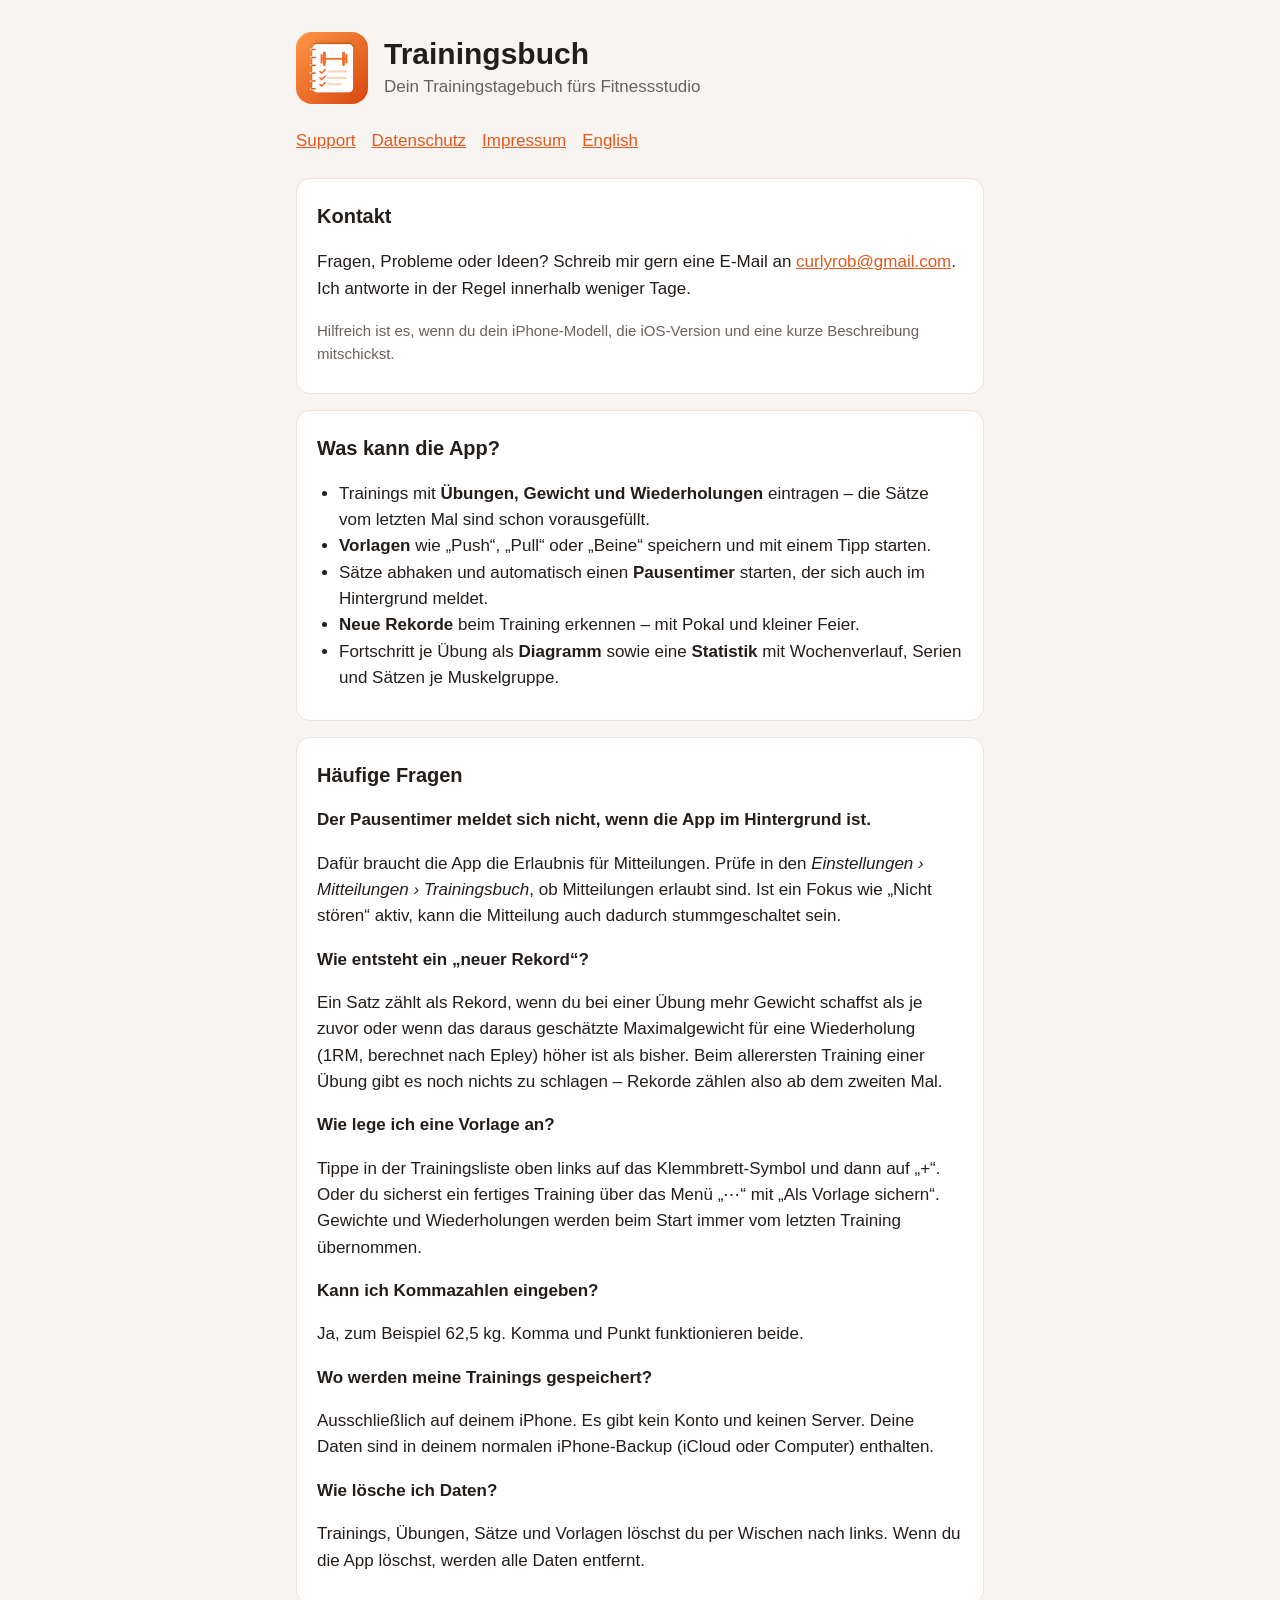
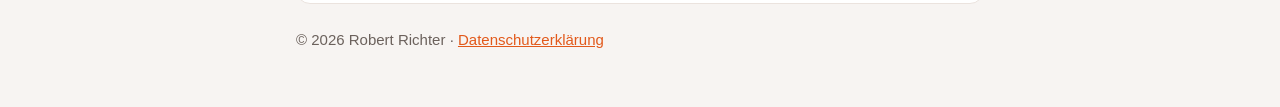
==== index.html @ 0fff26d6 "Support-, Datenschutz- und Impressumsseiten für Trainingsbuch (DE/EN) Co-Authored-By: Claude Opus 5." ====
<!doctype html>
<html lang="de">
<head>
  <meta charset="utf-8">
  <meta name="viewport" content="width=device-width, initial-scale=1">
  <title>Trainingsbuch – Support</title>
  <meta name="description" content="Hilfe und Kontakt zur iPhone-App „Trainingsbuch“ – dein Trainingstagebuch fürs Fitnessstudio.">
  <link rel="icon" href="icon.png">
  <link rel="stylesheet" href="style.css">
</head>
<body>
<main>
  <header>
    <img src="icon.png" alt="">
    <div>
      <h1>Trainingsbuch</h1>
      <p>Dein Trainingstagebuch fürs Fitnessstudio</p>
    </div>
  </header>
  <nav>
    <a href="./">Support</a>
    <a href="datenschutz.html">Datenschutz</a>
    <a href="impressum.html">Impressum</a>
    <a href="en/">English</a>
  </nav>

  <section>
    <h2>Kontakt</h2>
    <p>Fragen, Probleme oder Ideen? Schreib mir gern eine E-Mail an
      <a href="mailto:curlyrob@gmail.com?subject=Trainingsbuch">curlyrob@gmail.com</a>.
      Ich antworte in der Regel innerhalb weniger Tage.</p>
    <p class="muted">Hilfreich ist es, wenn du dein iPhone-Modell, die iOS-Version und eine kurze Beschreibung mitschickst.</p>
  </section>

  <section>
    <h2>Was kann die App?</h2>
    <ul>
      <li>Trainings mit <strong>Übungen, Gewicht und Wiederholungen</strong> eintragen – die Sätze vom letzten Mal sind schon vorausgefüllt.</li>
      <li><strong>Vorlagen</strong> wie „Push“, „Pull“ oder „Beine“ speichern und mit einem Tipp starten.</li>
      <li>Sätze abhaken und automatisch einen <strong>Pausentimer</strong> starten, der sich auch im Hintergrund meldet.</li>
      <li><strong>Neue Rekorde</strong> beim Training erkennen – mit Pokal und kleiner Feier.</li>
      <li>Fortschritt je Übung als <strong>Diagramm</strong> sowie eine <strong>Statistik</strong> mit Wochenverlauf, Serien und Sätzen je Muskelgruppe.</li>
    </ul>
  </section>

  <section>
    <h2>Häufige Fragen</h2>

    <h3>Der Pausentimer meldet sich nicht, wenn die App im Hintergrund ist.</h3>
    <p>Dafür braucht die App die Erlaubnis für Mitteilungen. Prüfe in den
      <em>Einstellungen › Mitteilungen › Trainingsbuch</em>, ob Mitteilungen erlaubt sind. Ist ein Fokus wie „Nicht stören“
      aktiv, kann die Mitteilung auch dadurch stummgeschaltet sein.</p>

    <h3>Wie entsteht ein „neuer Rekord“?</h3>
    <p>Ein Satz zählt als Rekord, wenn du bei einer Übung mehr Gewicht schaffst als je zuvor oder wenn das daraus
      geschätzte Maximalgewicht für eine Wiederholung (1RM, berechnet nach Epley) höher ist als bisher. Beim allerersten
      Training einer Übung gibt es noch nichts zu schlagen – Rekorde zählen also ab dem zweiten Mal.</p>

    <h3>Wie lege ich eine Vorlage an?</h3>
    <p>Tippe in der Trainingsliste oben links auf das Klemmbrett-Symbol und dann auf „+“. Oder du sicherst ein fertiges
      Training über das Menü „⋯“ mit „Als Vorlage sichern“. Gewichte und Wiederholungen werden beim Start immer vom letzten
      Training übernommen.</p>

    <h3>Kann ich Kommazahlen eingeben?</h3>
    <p>Ja, zum Beispiel 62,5 kg. Komma und Punkt funktionieren beide.</p>

    <h3>Wo werden meine Trainings gespeichert?</h3>
    <p>Ausschließlich auf deinem iPhone. Es gibt kein Konto und keinen Server. Deine Daten sind in deinem normalen
      iPhone-Backup (iCloud oder Computer) enthalten.</p>

    <h3>Wie lösche ich Daten?</h3>
    <p>Trainings, Übungen, Sätze und Vorlagen löschst du per Wischen nach links. Wenn du die App löschst, werden alle Daten entfernt.</p>
  </section>

  <footer>
    © 2026 Robert Richter · <a href="datenschutz.html">Datenschutzerklärung</a>
  </footer>
</main>
</body>
</html>
---- style.css ----
:root {
  --bg: #f7f4f2;
  --card: #ffffff;
  --text: #241e1b;
  --muted: #6b615c;
  --accent: #e2591b;
  --line: #ebe3de;
}
@media (prefers-color-scheme: dark) {
  :root {
    --bg: #151110;
    --card: #201a18;
    --text: #eeeae8;
    --muted: #aaa19c;
    --accent: #ff8c47;
    --line: #352d2a;
  }
}
* { box-sizing: border-box; }
body {
  margin: 0;
  background: var(--bg);
  color: var(--text);
  font: 17px/1.55 -apple-system, BlinkMacSystemFont, "Segoe UI", Roboto, sans-serif;
}
main { max-width: 720px; margin: 0 auto; padding: 32px 16px 56px; }
header { display: flex; align-items: center; gap: 16px; margin-bottom: 24px; }
header img { width: 72px; height: 72px; border-radius: 16px; }
header h1 { margin: 0; font-size: 30px; line-height: 1.2; }
header p { margin: 2px 0 0; color: var(--muted); }
nav { display: flex; gap: 16px; margin-bottom: 24px; flex-wrap: wrap; }
a { color: var(--accent); }
section {
  background: var(--card);
  border: 1px solid var(--line);
  border-radius: 14px;
  padding: 4px 20px 12px;
  margin-bottom: 16px;
}
h2 { font-size: 20px; margin: 18px 0 6px; }
h3 { font-size: 17px; margin: 16px 0 4px; }
ul { padding-left: 22px; }
.muted, footer { color: var(--muted); font-size: 15px; }
footer { margin-top: 24px; }
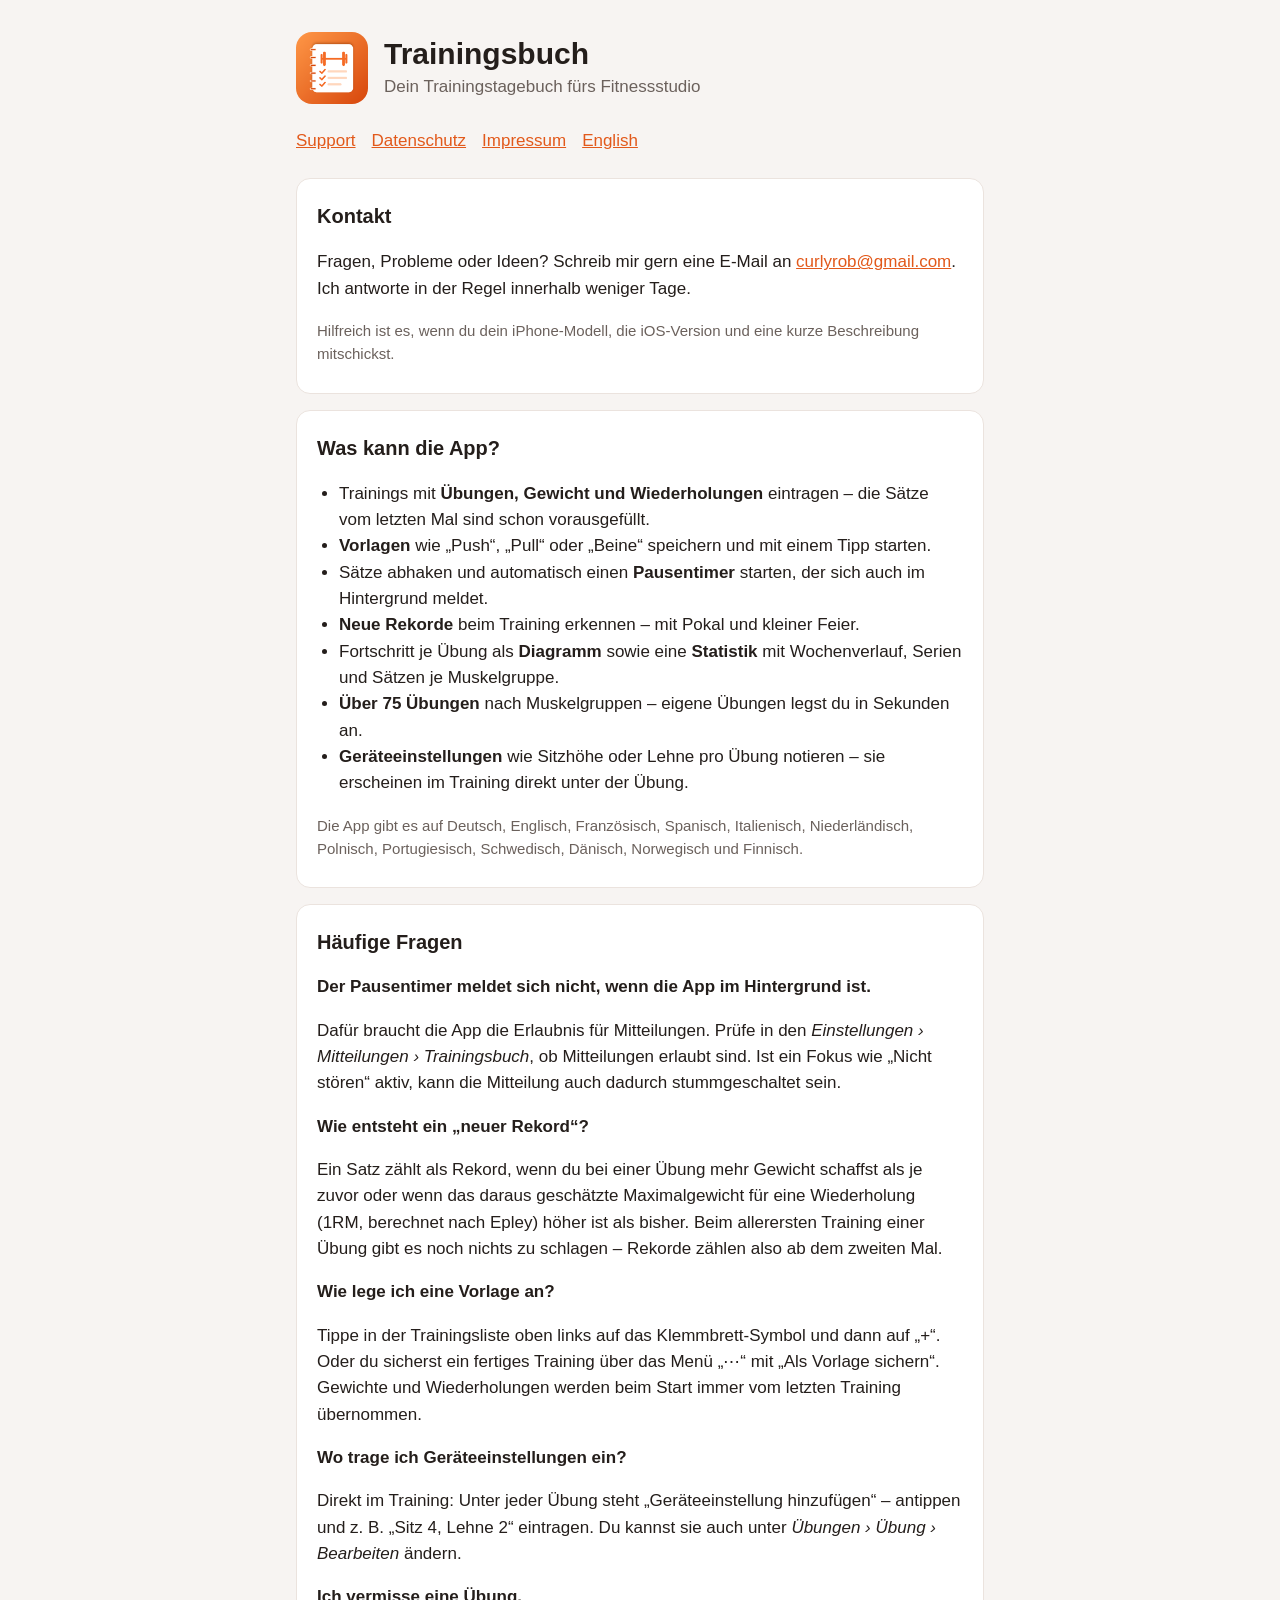
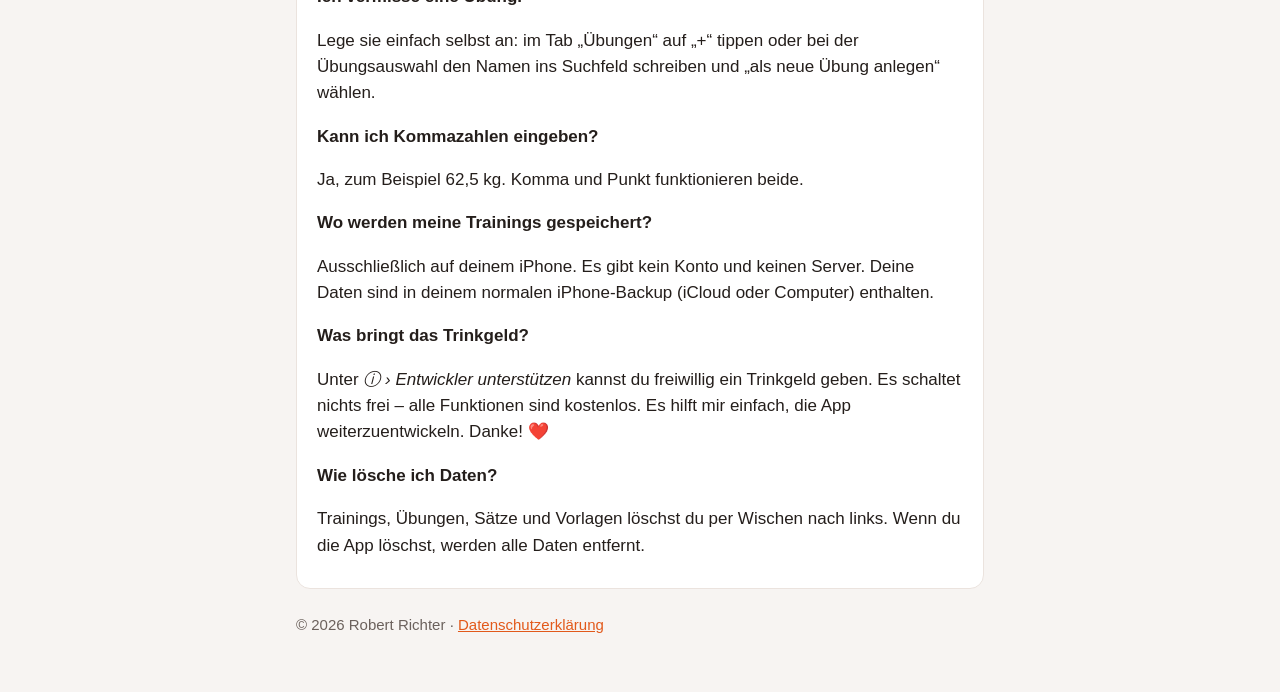
==== commit fab9c633: "Trinkgeld, Geräteeinstellungen, Übungskatalog und Sprachen ergänzt Co-Authored-By: Claude Opus 5.5 <" ====
--- a/index.html
+++ b/index.html
@@ -40,7 +40,11 @@
       <li>Sätze abhaken und automatisch einen <strong>Pausentimer</strong> starten, der sich auch im Hintergrund meldet.</li>
       <li><strong>Neue Rekorde</strong> beim Training erkennen – mit Pokal und kleiner Feier.</li>
       <li>Fortschritt je Übung als <strong>Diagramm</strong> sowie eine <strong>Statistik</strong> mit Wochenverlauf, Serien und Sätzen je Muskelgruppe.</li>
+      <li><strong>Über 75 Übungen</strong> nach Muskelgruppen – eigene Übungen legst du in Sekunden an.</li>
+      <li><strong>Geräteeinstellungen</strong> wie Sitzhöhe oder Lehne pro Übung notieren – sie erscheinen im Training direkt unter der Übung.</li>
     </ul>
+    <p class="muted">Die App gibt es auf Deutsch, Englisch, Französisch, Spanisch, Italienisch, Niederländisch, Polnisch,
+      Portugiesisch, Schwedisch, Dänisch, Norwegisch und Finnisch.</p>
   </section>
 
   <section>
@@ -61,12 +65,24 @@
       Training über das Menü „⋯“ mit „Als Vorlage sichern“. Gewichte und Wiederholungen werden beim Start immer vom letzten
       Training übernommen.</p>
 
+    <h3>Wo trage ich Geräteeinstellungen ein?</h3>
+    <p>Direkt im Training: Unter jeder Übung steht „Geräteeinstellung hinzufügen“ – antippen und z. B. „Sitz 4, Lehne 2“
+      eintragen. Du kannst sie auch unter <em>Übungen › Übung › Bearbeiten</em> ändern.</p>
+
+    <h3>Ich vermisse eine Übung.</h3>
+    <p>Lege sie einfach selbst an: im Tab „Übungen“ auf „+“ tippen oder bei der Übungsauswahl den Namen ins Suchfeld
+      schreiben und „als neue Übung anlegen“ wählen.</p>
+
     <h3>Kann ich Kommazahlen eingeben?</h3>
     <p>Ja, zum Beispiel 62,5 kg. Komma und Punkt funktionieren beide.</p>
 
     <h3>Wo werden meine Trainings gespeichert?</h3>
     <p>Ausschließlich auf deinem iPhone. Es gibt kein Konto und keinen Server. Deine Daten sind in deinem normalen
       iPhone-Backup (iCloud oder Computer) enthalten.</p>
+
+    <h3>Was bringt das Trinkgeld?</h3>
+    <p>Unter <em>ⓘ › Entwickler unterstützen</em> kannst du freiwillig ein Trinkgeld geben. Es schaltet nichts frei – alle
+      Funktionen sind kostenlos. Es hilft mir einfach, die App weiterzuentwickeln. Danke! ❤️</p>
 
     <h3>Wie lösche ich Daten?</h3>
     <p>Trainings, Übungen, Sätze und Vorlagen löschst du per Wischen nach links. Wenn du die App löschst, werden alle Daten entfernt.</p>
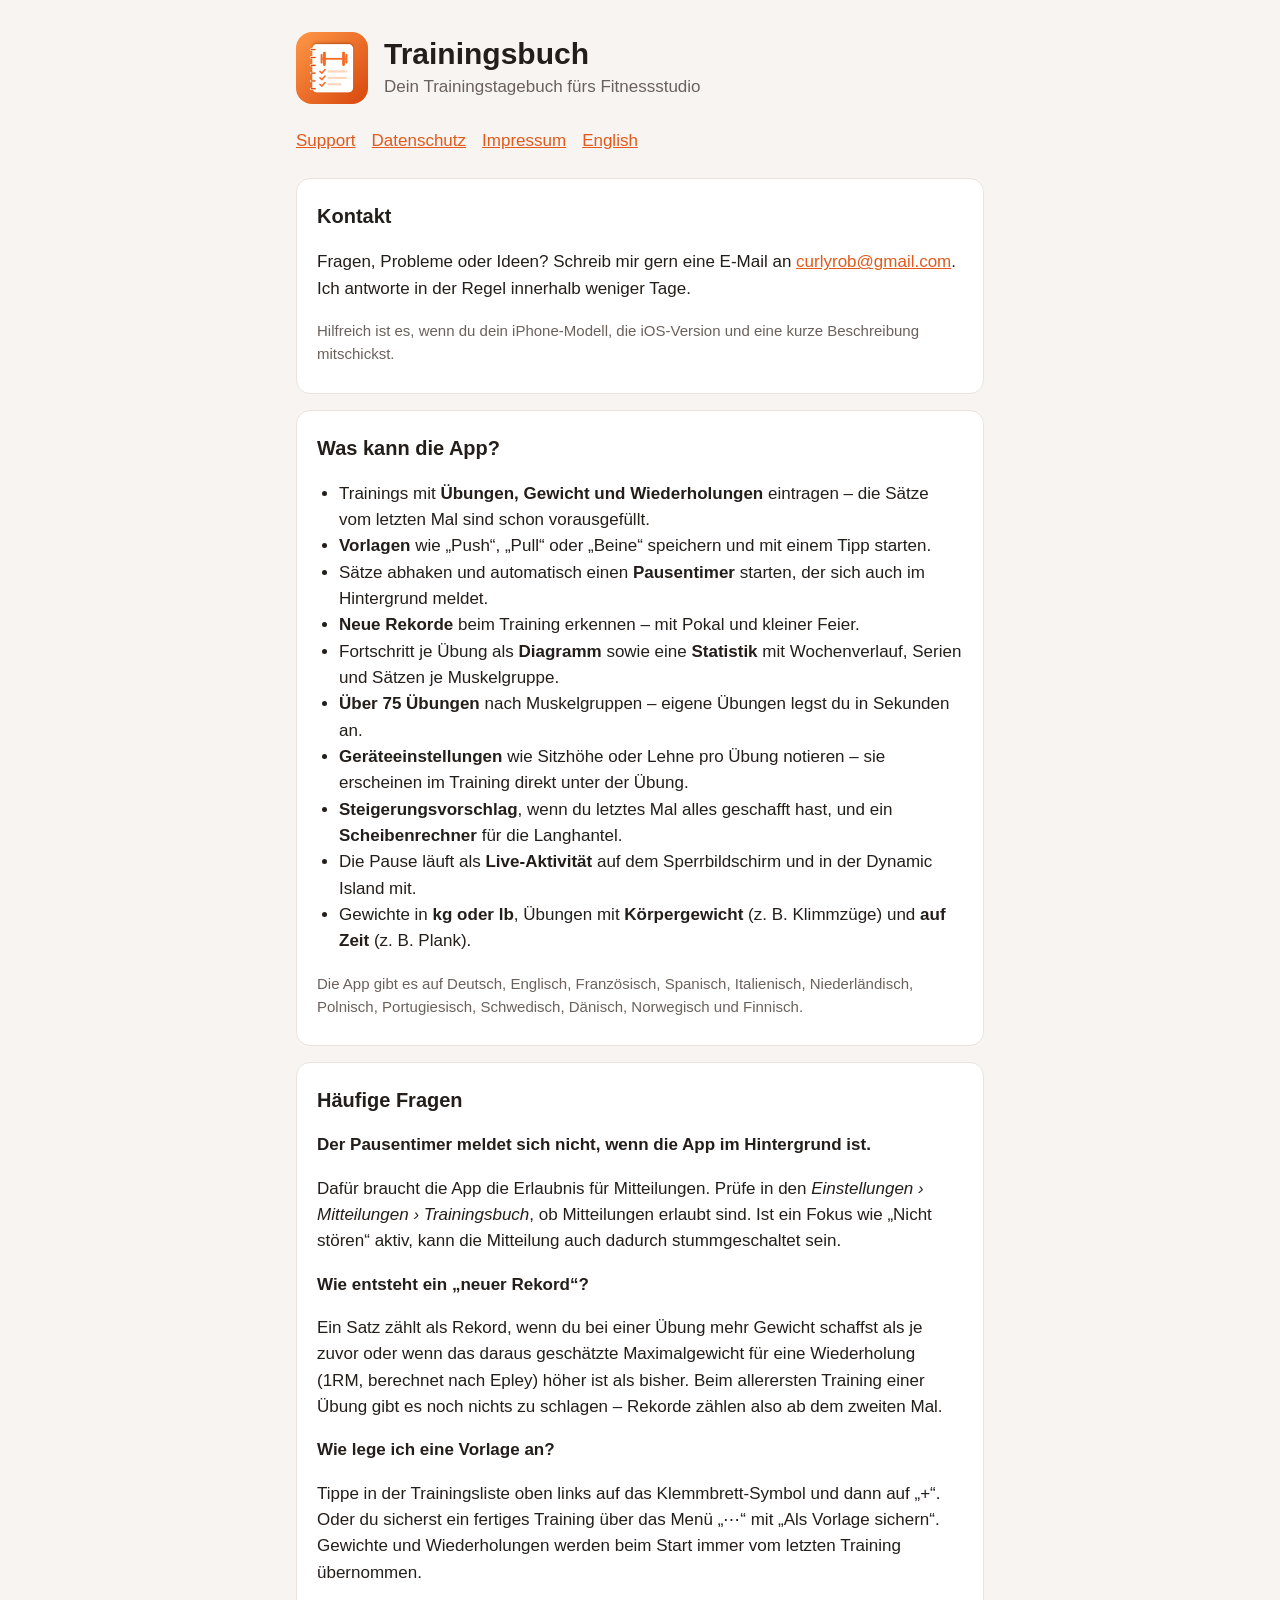
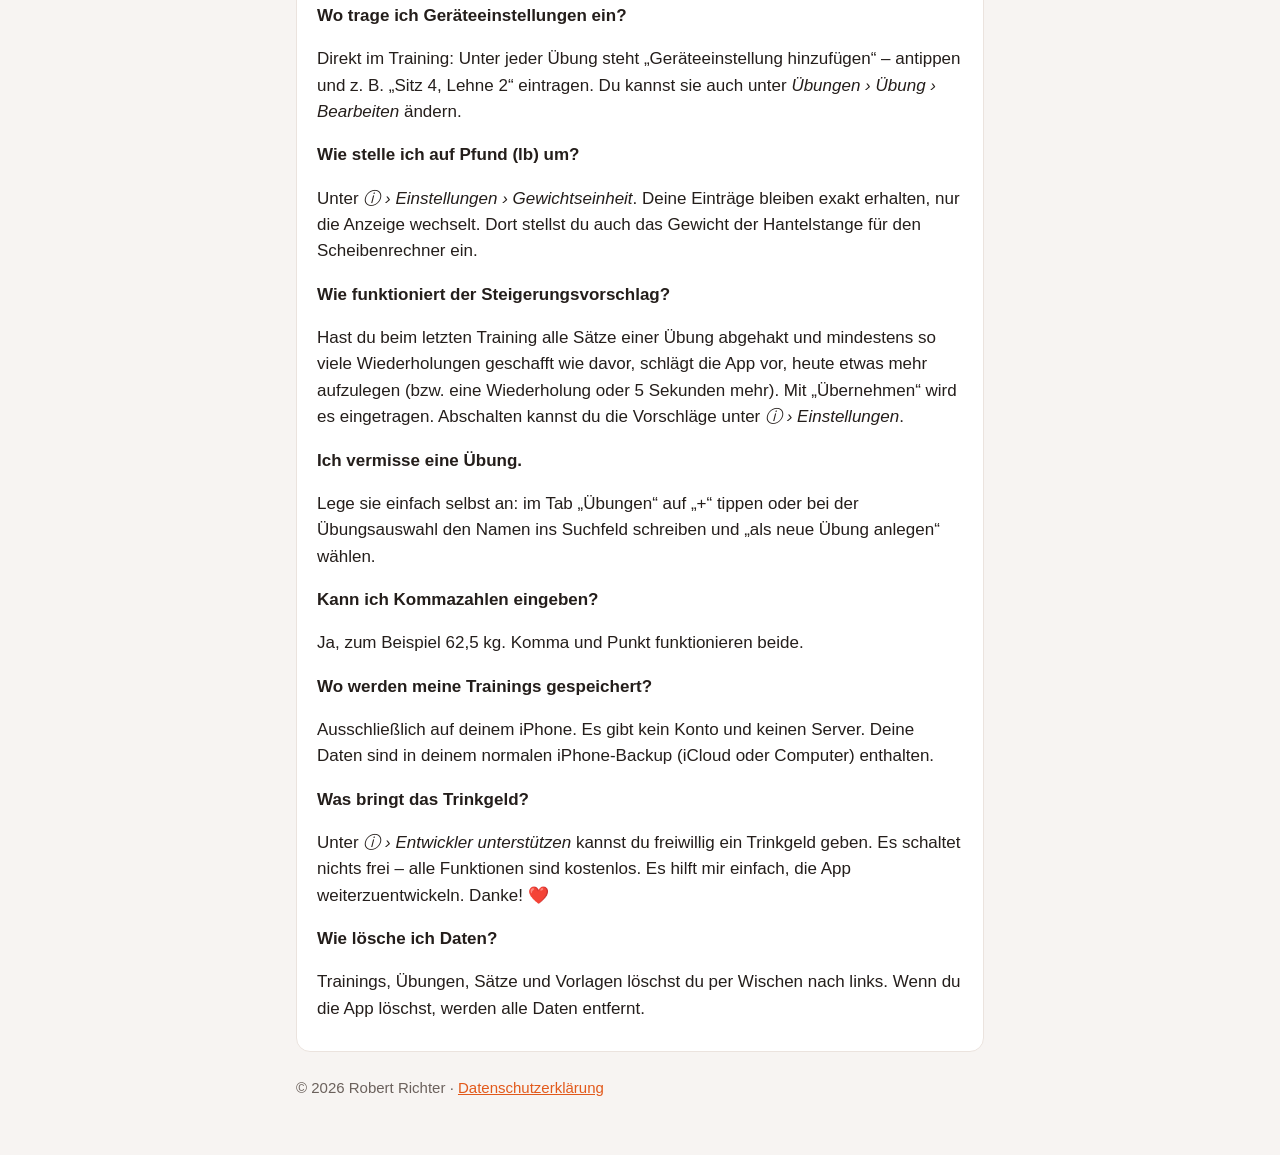
==== commit a4e19725: "Neue Funktionen: kg/lb, Übungsarten, Steigerungsvorschlag, Scheibenrechner, Live-Aktivität Co-Author" ====
--- a/index.html
+++ b/index.html
@@ -42,6 +42,9 @@
       <li>Fortschritt je Übung als <strong>Diagramm</strong> sowie eine <strong>Statistik</strong> mit Wochenverlauf, Serien und Sätzen je Muskelgruppe.</li>
       <li><strong>Über 75 Übungen</strong> nach Muskelgruppen – eigene Übungen legst du in Sekunden an.</li>
       <li><strong>Geräteeinstellungen</strong> wie Sitzhöhe oder Lehne pro Übung notieren – sie erscheinen im Training direkt unter der Übung.</li>
+      <li><strong>Steigerungsvorschlag</strong>, wenn du letztes Mal alles geschafft hast, und ein <strong>Scheibenrechner</strong> für die Langhantel.</li>
+      <li>Die Pause läuft als <strong>Live-Aktivität</strong> auf dem Sperrbildschirm und in der Dynamic Island mit.</li>
+      <li>Gewichte in <strong>kg oder lb</strong>, Übungen mit <strong>Körpergewicht</strong> (z. B. Klimmzüge) und <strong>auf Zeit</strong> (z. B. Plank).</li>
     </ul>
     <p class="muted">Die App gibt es auf Deutsch, Englisch, Französisch, Spanisch, Italienisch, Niederländisch, Polnisch,
       Portugiesisch, Schwedisch, Dänisch, Norwegisch und Finnisch.</p>
@@ -69,6 +72,15 @@
     <p>Direkt im Training: Unter jeder Übung steht „Geräteeinstellung hinzufügen“ – antippen und z. B. „Sitz 4, Lehne 2“
       eintragen. Du kannst sie auch unter <em>Übungen › Übung › Bearbeiten</em> ändern.</p>
 
+    <h3>Wie stelle ich auf Pfund (lb) um?</h3>
+    <p>Unter <em>ⓘ › Einstellungen › Gewichtseinheit</em>. Deine Einträge bleiben exakt erhalten, nur die Anzeige wechselt.
+      Dort stellst du auch das Gewicht der Hantelstange für den Scheibenrechner ein.</p>
+
+    <h3>Wie funktioniert der Steigerungsvorschlag?</h3>
+    <p>Hast du beim letzten Training alle Sätze einer Übung abgehakt und mindestens so viele Wiederholungen geschafft wie
+      davor, schlägt die App vor, heute etwas mehr aufzulegen (bzw. eine Wiederholung oder 5 Sekunden mehr). Mit
+      „Übernehmen“ wird es eingetragen. Abschalten kannst du die Vorschläge unter <em>ⓘ › Einstellungen</em>.</p>
+
     <h3>Ich vermisse eine Übung.</h3>
     <p>Lege sie einfach selbst an: im Tab „Übungen“ auf „+“ tippen oder bei der Übungsauswahl den Namen ins Suchfeld
       schreiben und „als neue Übung anlegen“ wählen.</p>
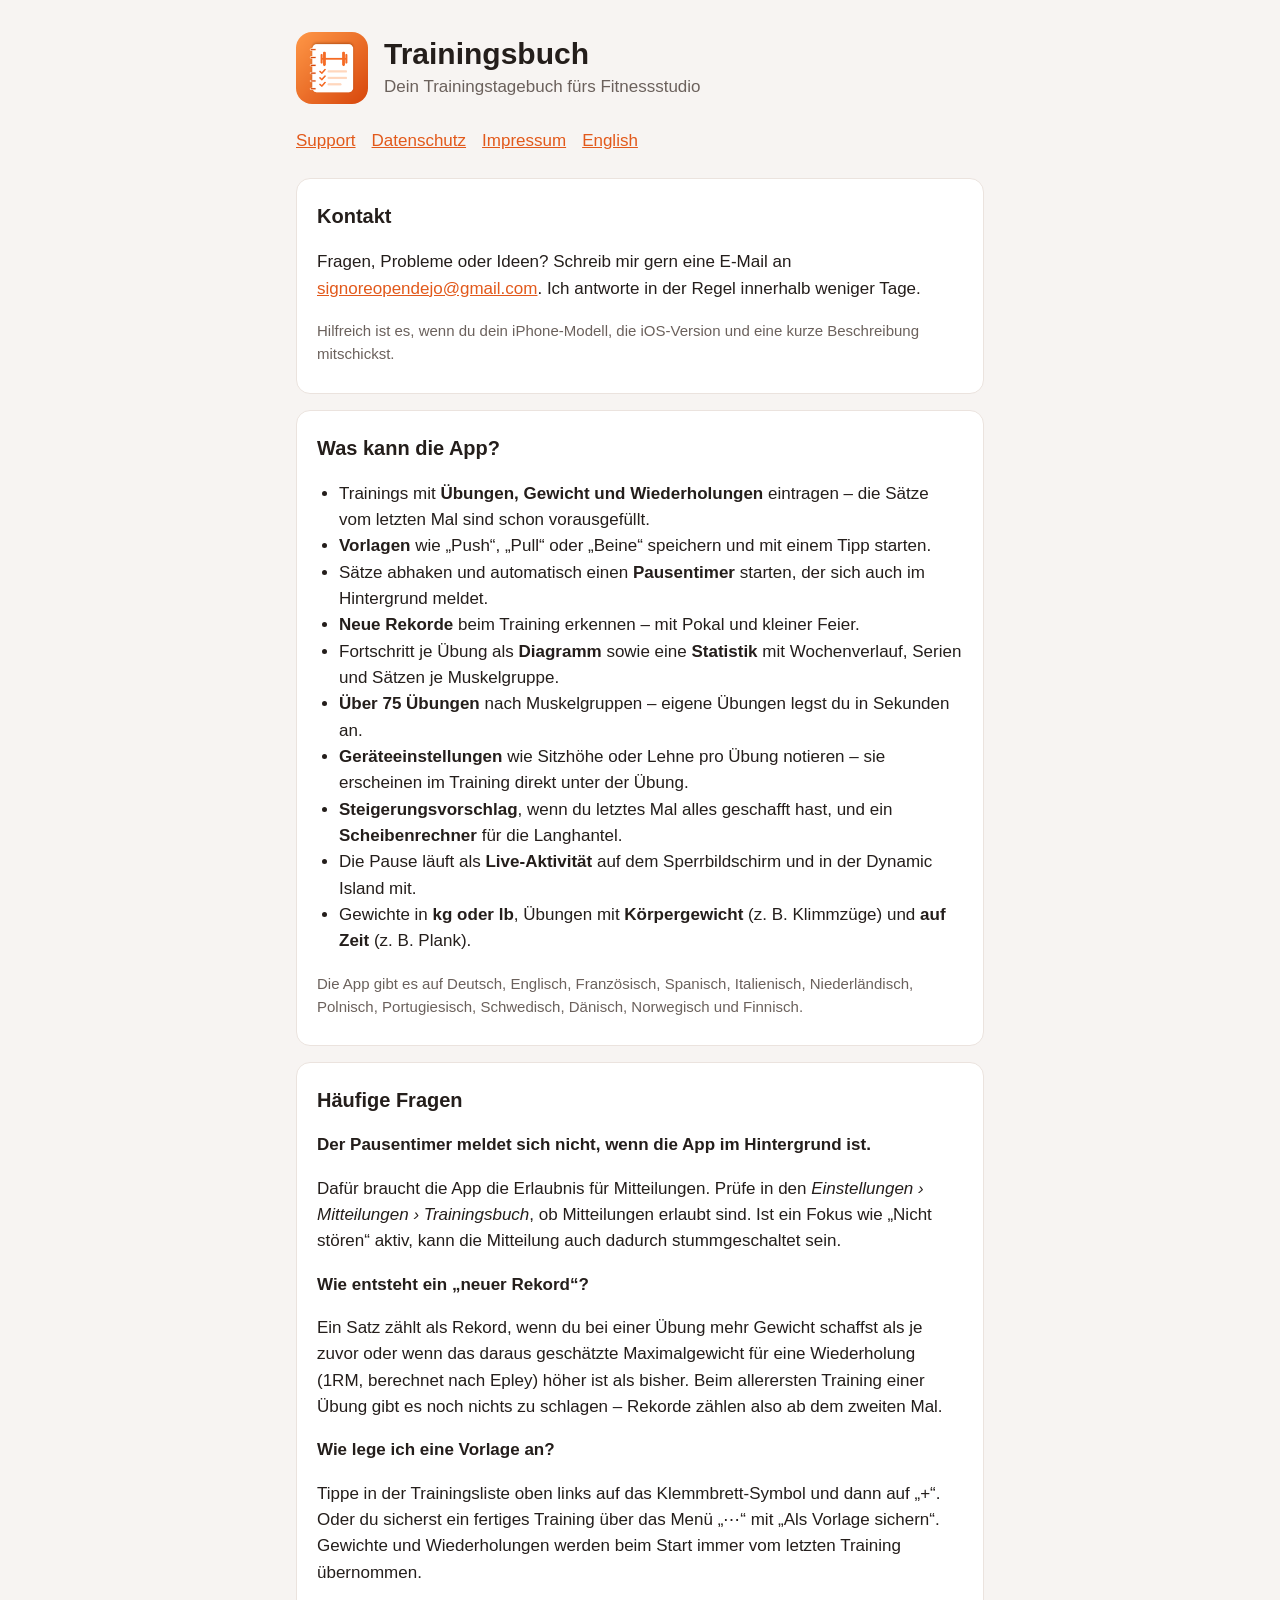
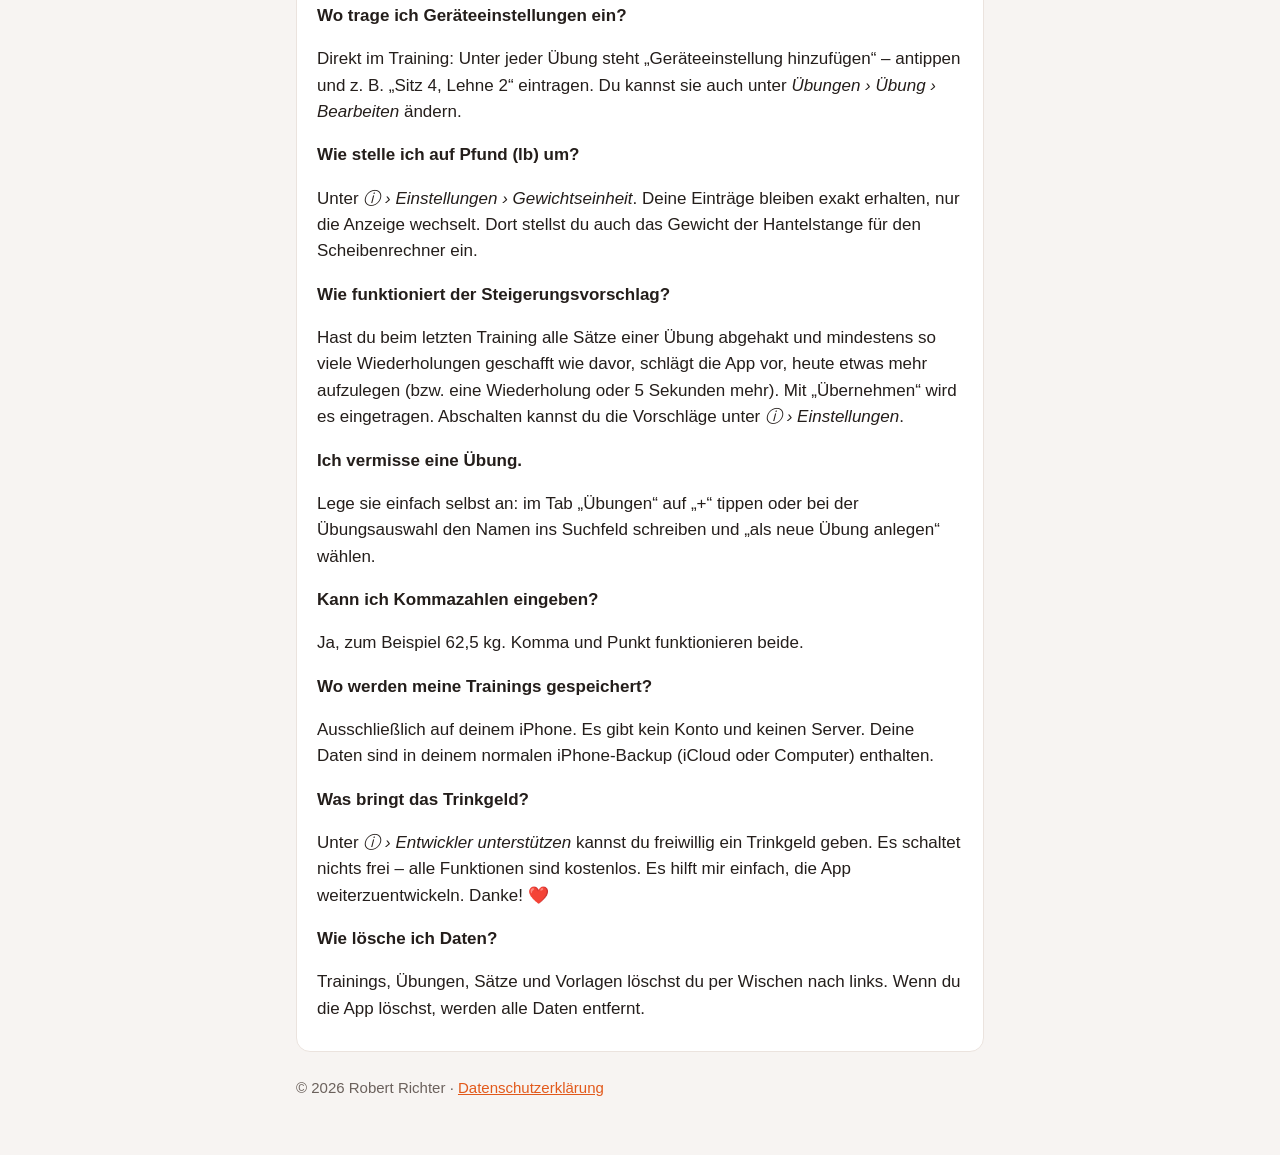
==== commit 2198a8ea: "Kontakt-E-Mail auf signoreopendejo@gmail.com geändert Co-Authored-By: Claude Opus 5.5 <noreply@anthr" ====
--- a/index.html
+++ b/index.html
@@ -27,7 +27,7 @@
   <section>
     <h2>Kontakt</h2>
     <p>Fragen, Probleme oder Ideen? Schreib mir gern eine E-Mail an
-      <a href="mailto:curlyrob@gmail.com?subject=Trainingsbuch">curlyrob@gmail.com</a>.
+      <a href="mailto:signoreopendejo@gmail.com?subject=Trainingsbuch">signoreopendejo@gmail.com</a>.
       Ich antworte in der Regel innerhalb weniger Tage.</p>
     <p class="muted">Hilfreich ist es, wenn du dein iPhone-Modell, die iOS-Version und eine kurze Beschreibung mitschickst.</p>
   </section>
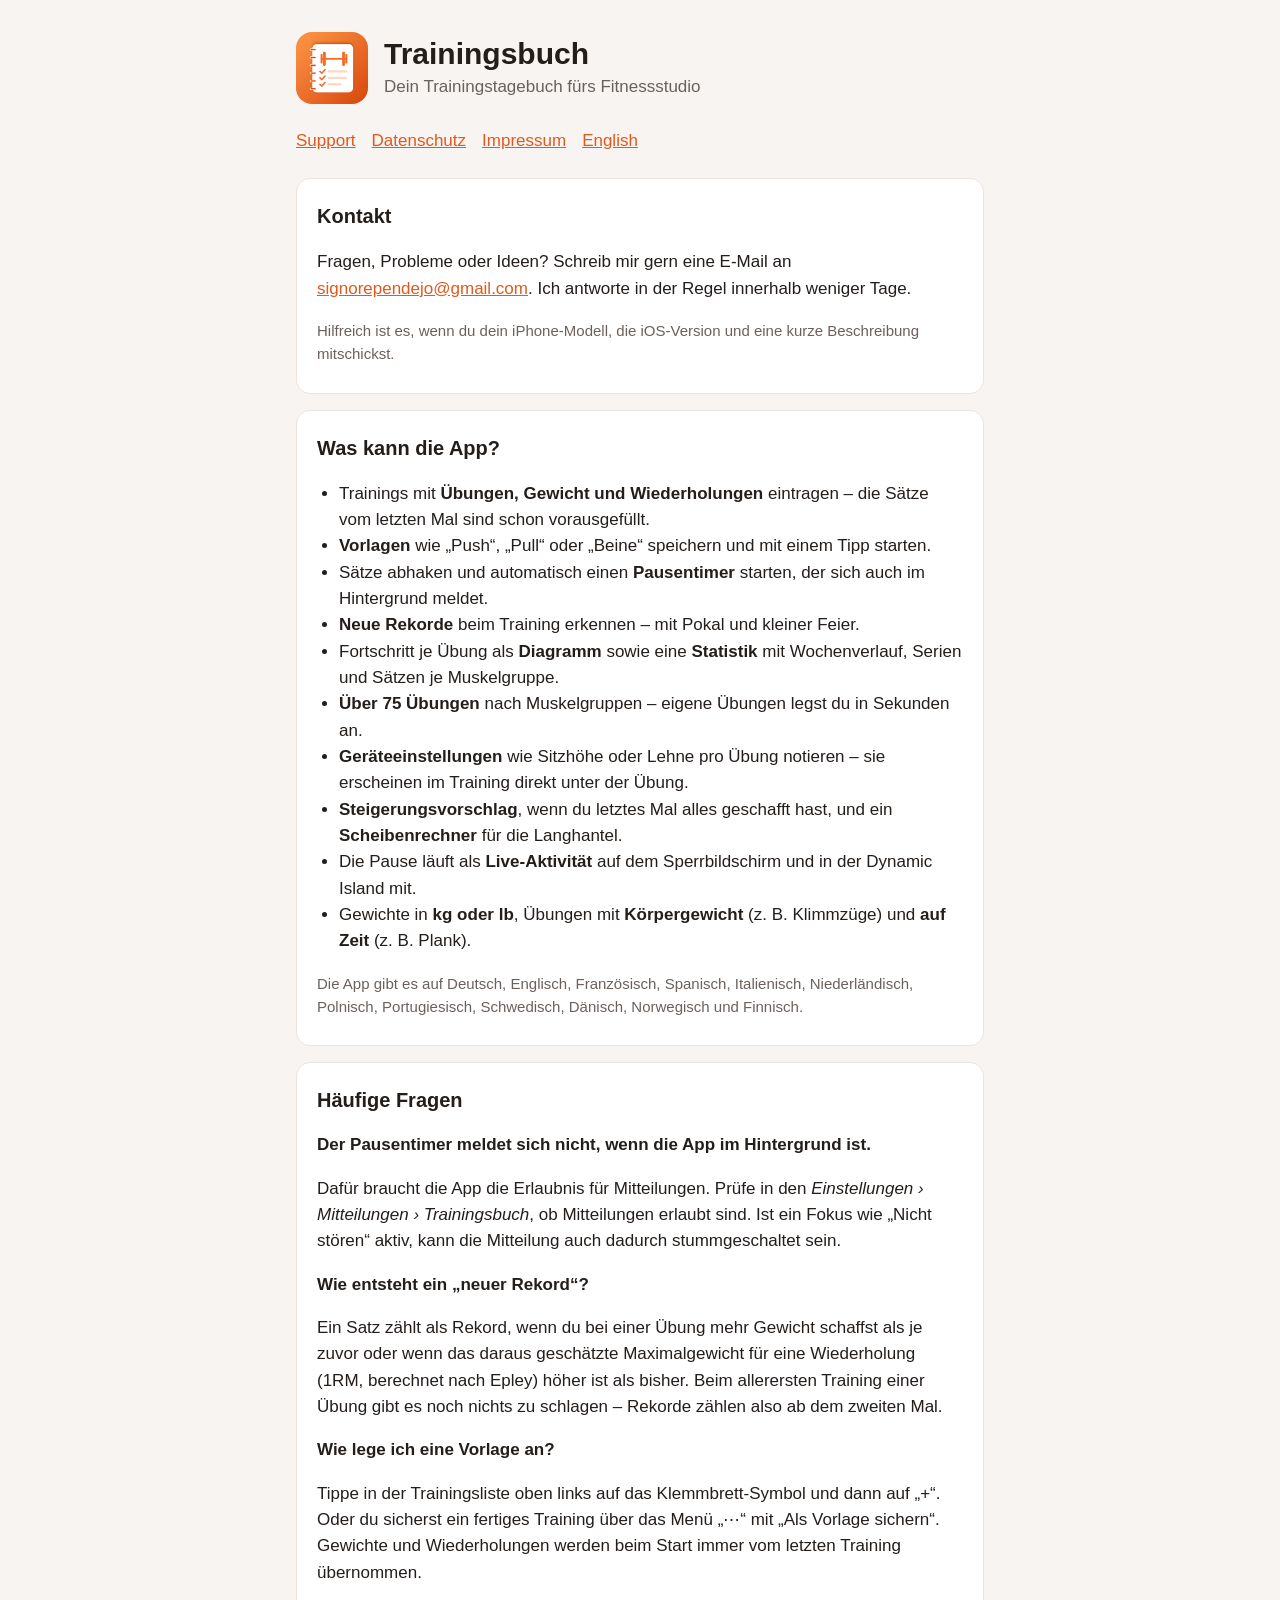
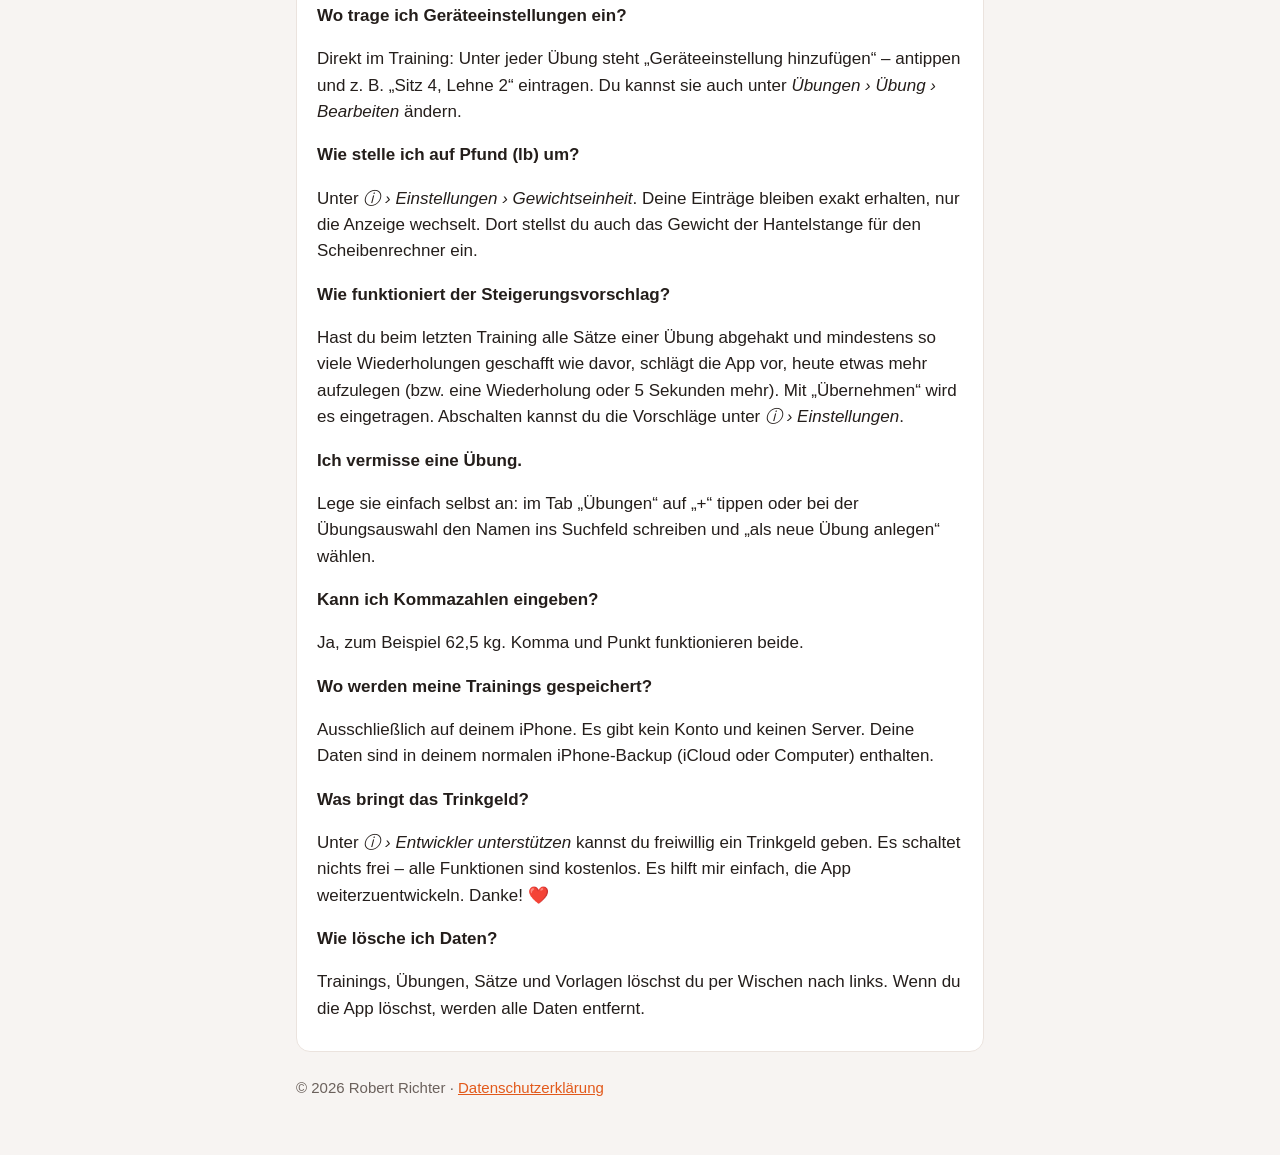
==== commit ca27725c: "Kontakt-E-Mail korrigiert: signorependejo@gmail.com Co-Authored-By: Claude Opus 5.5 <noreply@anthrop" ====
--- a/index.html
+++ b/index.html
@@ -27,7 +27,7 @@
   <section>
     <h2>Kontakt</h2>
     <p>Fragen, Probleme oder Ideen? Schreib mir gern eine E-Mail an
-      <a href="mailto:signoreopendejo@gmail.com?subject=Trainingsbuch">signoreopendejo@gmail.com</a>.
+      <a href="mailto:signorependejo@gmail.com?subject=Trainingsbuch">signorependejo@gmail.com</a>.
       Ich antworte in der Regel innerhalb weniger Tage.</p>
     <p class="muted">Hilfreich ist es, wenn du dein iPhone-Modell, die iOS-Version und eine kurze Beschreibung mitschickst.</p>
   </section>
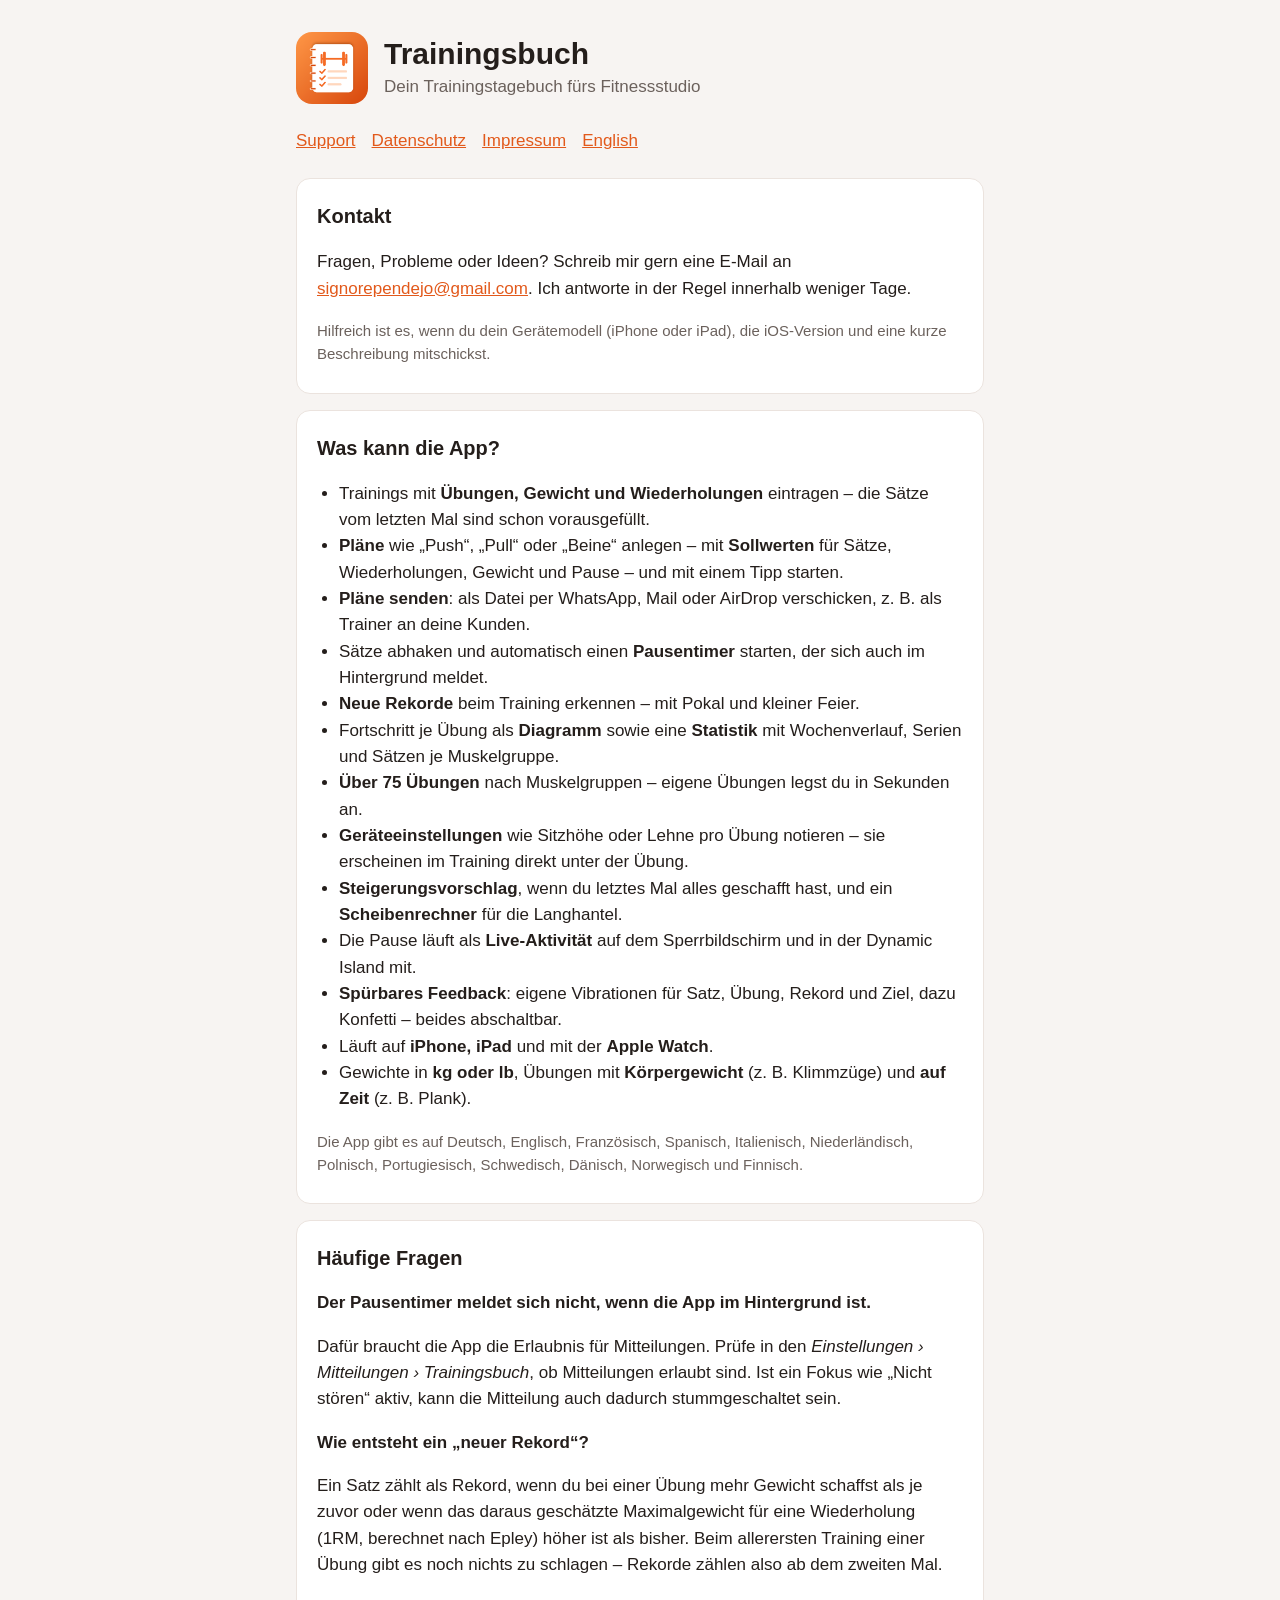
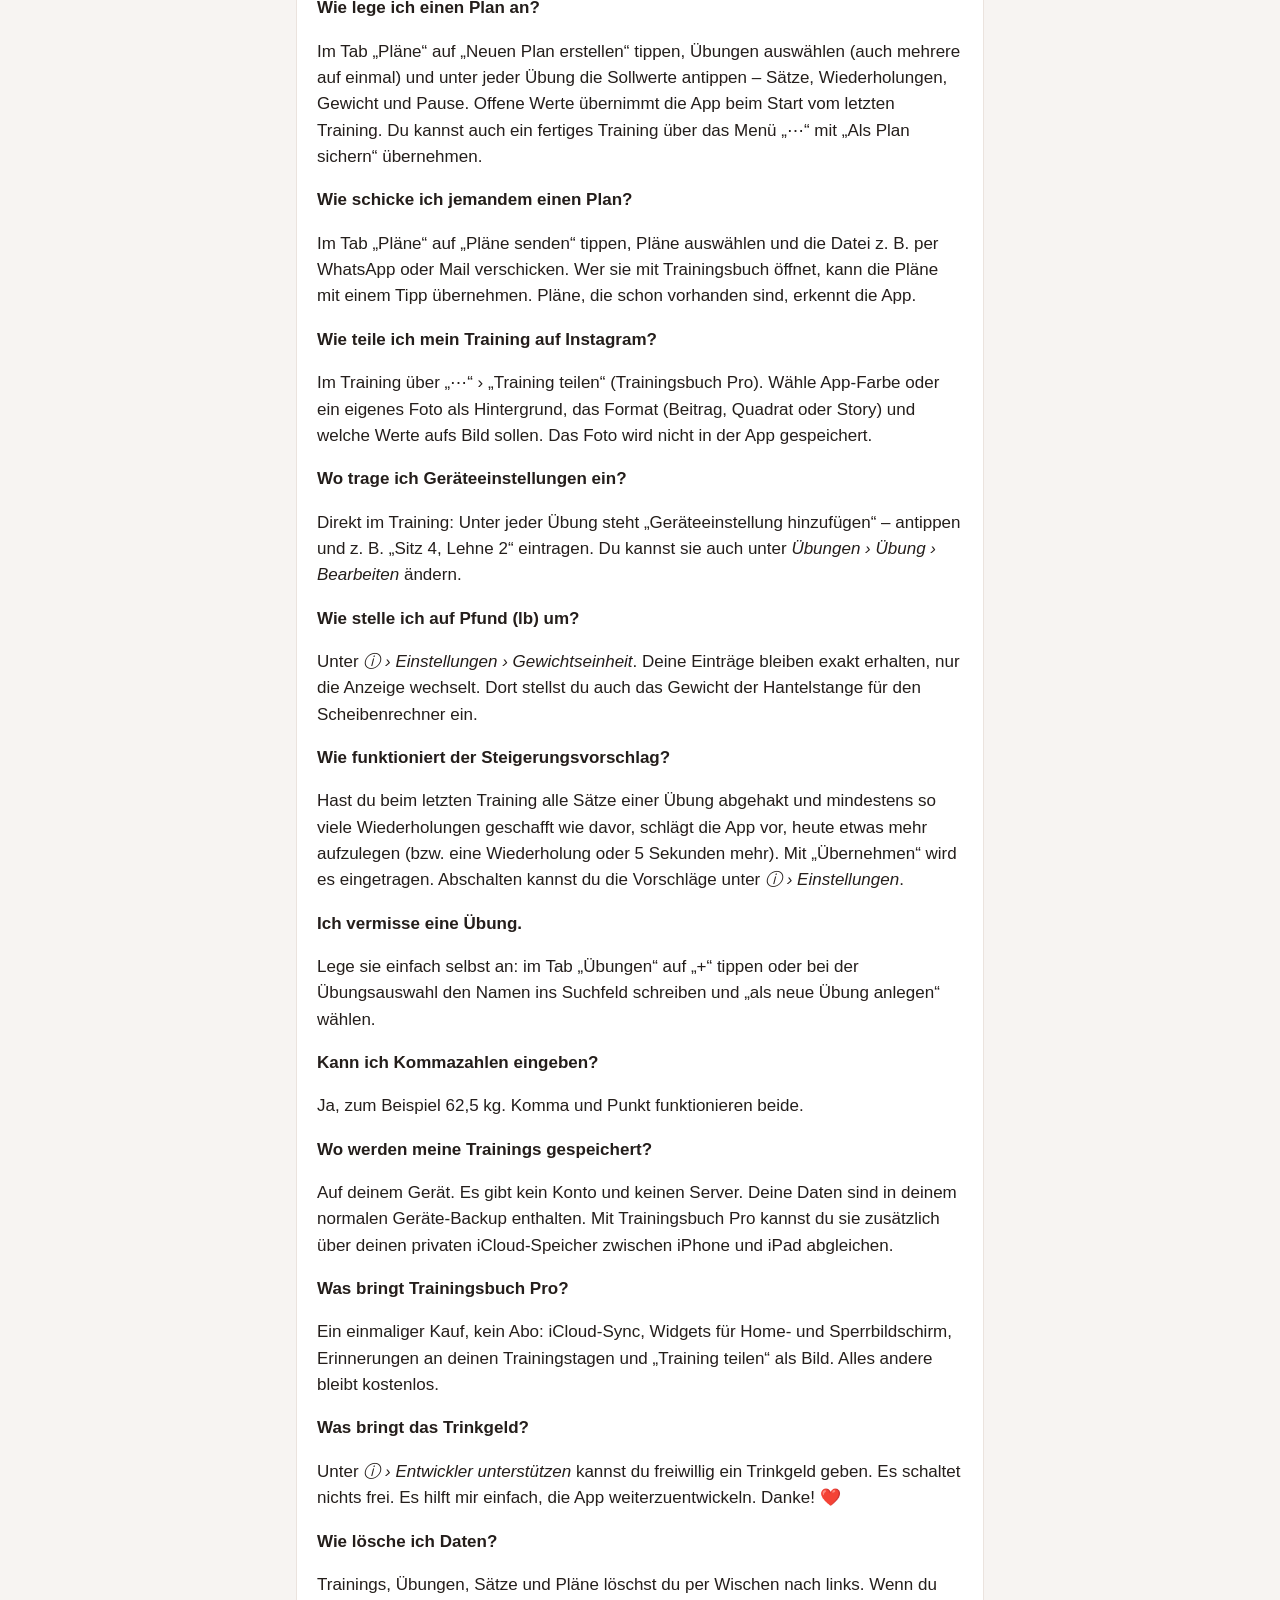
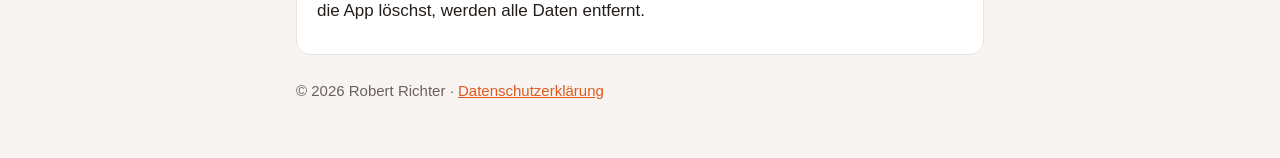
==== commit fe0d261c: "Pläne, Plan senden, Training als Bild teilen (Foto), iPad; Pro statt „alles kostenlos“ Co-Authored-B" ====
--- a/index.html
+++ b/index.html
@@ -4,7 +4,7 @@
   <meta charset="utf-8">
   <meta name="viewport" content="width=device-width, initial-scale=1">
   <title>Trainingsbuch – Support</title>
-  <meta name="description" content="Hilfe und Kontakt zur iPhone-App „Trainingsbuch“ – dein Trainingstagebuch fürs Fitnessstudio.">
+  <meta name="description" content="Hilfe und Kontakt zur App „Trainingsbuch“ für iPhone und iPad – dein Trainingstagebuch fürs Fitnessstudio.">
   <link rel="icon" href="icon.png">
   <link rel="stylesheet" href="style.css">
 </head>
@@ -29,14 +29,15 @@
     <p>Fragen, Probleme oder Ideen? Schreib mir gern eine E-Mail an
       <a href="mailto:signorependejo@gmail.com?subject=Trainingsbuch">signorependejo@gmail.com</a>.
       Ich antworte in der Regel innerhalb weniger Tage.</p>
-    <p class="muted">Hilfreich ist es, wenn du dein iPhone-Modell, die iOS-Version und eine kurze Beschreibung mitschickst.</p>
+    <p class="muted">Hilfreich ist es, wenn du dein Gerätemodell (iPhone oder iPad), die iOS-Version und eine kurze Beschreibung mitschickst.</p>
   </section>
 
   <section>
     <h2>Was kann die App?</h2>
     <ul>
       <li>Trainings mit <strong>Übungen, Gewicht und Wiederholungen</strong> eintragen – die Sätze vom letzten Mal sind schon vorausgefüllt.</li>
-      <li><strong>Vorlagen</strong> wie „Push“, „Pull“ oder „Beine“ speichern und mit einem Tipp starten.</li>
+      <li><strong>Pläne</strong> wie „Push“, „Pull“ oder „Beine“ anlegen – mit <strong>Sollwerten</strong> für Sätze, Wiederholungen, Gewicht und Pause – und mit einem Tipp starten.</li>
+      <li><strong>Pläne senden</strong>: als Datei per WhatsApp, Mail oder AirDrop verschicken, z. B. als Trainer an deine Kunden.</li>
       <li>Sätze abhaken und automatisch einen <strong>Pausentimer</strong> starten, der sich auch im Hintergrund meldet.</li>
       <li><strong>Neue Rekorde</strong> beim Training erkennen – mit Pokal und kleiner Feier.</li>
       <li>Fortschritt je Übung als <strong>Diagramm</strong> sowie eine <strong>Statistik</strong> mit Wochenverlauf, Serien und Sätzen je Muskelgruppe.</li>
@@ -44,6 +45,8 @@
       <li><strong>Geräteeinstellungen</strong> wie Sitzhöhe oder Lehne pro Übung notieren – sie erscheinen im Training direkt unter der Übung.</li>
       <li><strong>Steigerungsvorschlag</strong>, wenn du letztes Mal alles geschafft hast, und ein <strong>Scheibenrechner</strong> für die Langhantel.</li>
       <li>Die Pause läuft als <strong>Live-Aktivität</strong> auf dem Sperrbildschirm und in der Dynamic Island mit.</li>
+      <li><strong>Spürbares Feedback</strong>: eigene Vibrationen für Satz, Übung, Rekord und Ziel, dazu Konfetti – beides abschaltbar.</li>
+      <li>Läuft auf <strong>iPhone, iPad</strong> und mit der <strong>Apple Watch</strong>.</li>
       <li>Gewichte in <strong>kg oder lb</strong>, Übungen mit <strong>Körpergewicht</strong> (z. B. Klimmzüge) und <strong>auf Zeit</strong> (z. B. Plank).</li>
     </ul>
     <p class="muted">Die App gibt es auf Deutsch, Englisch, Französisch, Spanisch, Italienisch, Niederländisch, Polnisch,
@@ -63,10 +66,18 @@
       geschätzte Maximalgewicht für eine Wiederholung (1RM, berechnet nach Epley) höher ist als bisher. Beim allerersten
       Training einer Übung gibt es noch nichts zu schlagen – Rekorde zählen also ab dem zweiten Mal.</p>
 
-    <h3>Wie lege ich eine Vorlage an?</h3>
-    <p>Tippe in der Trainingsliste oben links auf das Klemmbrett-Symbol und dann auf „+“. Oder du sicherst ein fertiges
-      Training über das Menü „⋯“ mit „Als Vorlage sichern“. Gewichte und Wiederholungen werden beim Start immer vom letzten
-      Training übernommen.</p>
+    <h3>Wie lege ich einen Plan an?</h3>
+    <p>Im Tab „Pläne“ auf „Neuen Plan erstellen“ tippen, Übungen auswählen (auch mehrere auf einmal) und unter jeder Übung
+      die Sollwerte antippen – Sätze, Wiederholungen, Gewicht und Pause. Offene Werte übernimmt die App beim Start vom letzten
+      Training. Du kannst auch ein fertiges Training über das Menü „⋯“ mit „Als Plan sichern“ übernehmen.</p>
+
+    <h3>Wie schicke ich jemandem einen Plan?</h3>
+    <p>Im Tab „Pläne“ auf „Pläne senden“ tippen, Pläne auswählen und die Datei z. B. per WhatsApp oder Mail verschicken.
+      Wer sie mit Trainingsbuch öffnet, kann die Pläne mit einem Tipp übernehmen. Pläne, die schon vorhanden sind, erkennt die App.</p>
+
+    <h3>Wie teile ich mein Training auf Instagram?</h3>
+    <p>Im Training über „⋯“ › „Training teilen“ (Trainingsbuch Pro). Wähle App-Farbe oder ein eigenes Foto als Hintergrund,
+      das Format (Beitrag, Quadrat oder Story) und welche Werte aufs Bild sollen. Das Foto wird nicht in der App gespeichert.</p>
 
     <h3>Wo trage ich Geräteeinstellungen ein?</h3>
     <p>Direkt im Training: Unter jeder Übung steht „Geräteeinstellung hinzufügen“ – antippen und z. B. „Sitz 4, Lehne 2“
@@ -89,15 +100,18 @@
     <p>Ja, zum Beispiel 62,5 kg. Komma und Punkt funktionieren beide.</p>
 
     <h3>Wo werden meine Trainings gespeichert?</h3>
-    <p>Ausschließlich auf deinem iPhone. Es gibt kein Konto und keinen Server. Deine Daten sind in deinem normalen
-      iPhone-Backup (iCloud oder Computer) enthalten.</p>
+    <p>Auf deinem Gerät. Es gibt kein Konto und keinen Server. Deine Daten sind in deinem normalen Geräte-Backup enthalten.
+      Mit Trainingsbuch Pro kannst du sie zusätzlich über deinen privaten iCloud-Speicher zwischen iPhone und iPad abgleichen.</p>
+
+    <h3>Was bringt Trainingsbuch Pro?</h3>
+    <p>Ein einmaliger Kauf, kein Abo: iCloud-Sync, Widgets für Home- und Sperrbildschirm, Erinnerungen an deinen Trainingstagen
+      und „Training teilen“ als Bild. Alles andere bleibt kostenlos.</p>
 
     <h3>Was bringt das Trinkgeld?</h3>
-    <p>Unter <em>ⓘ › Entwickler unterstützen</em> kannst du freiwillig ein Trinkgeld geben. Es schaltet nichts frei – alle
-      Funktionen sind kostenlos. Es hilft mir einfach, die App weiterzuentwickeln. Danke! ❤️</p>
+    <p>Unter <em>ⓘ › Entwickler unterstützen</em> kannst du freiwillig ein Trinkgeld geben. Es schaltet nichts frei. Es hilft mir einfach, die App weiterzuentwickeln. Danke! ❤️</p>
 
     <h3>Wie lösche ich Daten?</h3>
-    <p>Trainings, Übungen, Sätze und Vorlagen löschst du per Wischen nach links. Wenn du die App löschst, werden alle Daten entfernt.</p>
+    <p>Trainings, Übungen, Sätze und Pläne löschst du per Wischen nach links. Wenn du die App löschst, werden alle Daten entfernt.</p>
   </section>
 
   <footer>
--- a/style.css
+++ b/style.css
@@ -42,3 +42,5 @@
 ul { padding-left: 22px; }
 .muted, footer { color: var(--muted); font-size: 15px; }
 footer { margin-top: 24px; }
+.appstore { display: inline-block; margin-top: 10px; line-height: 0; }
+.appstore img { width: 150px; height: 50px; }
